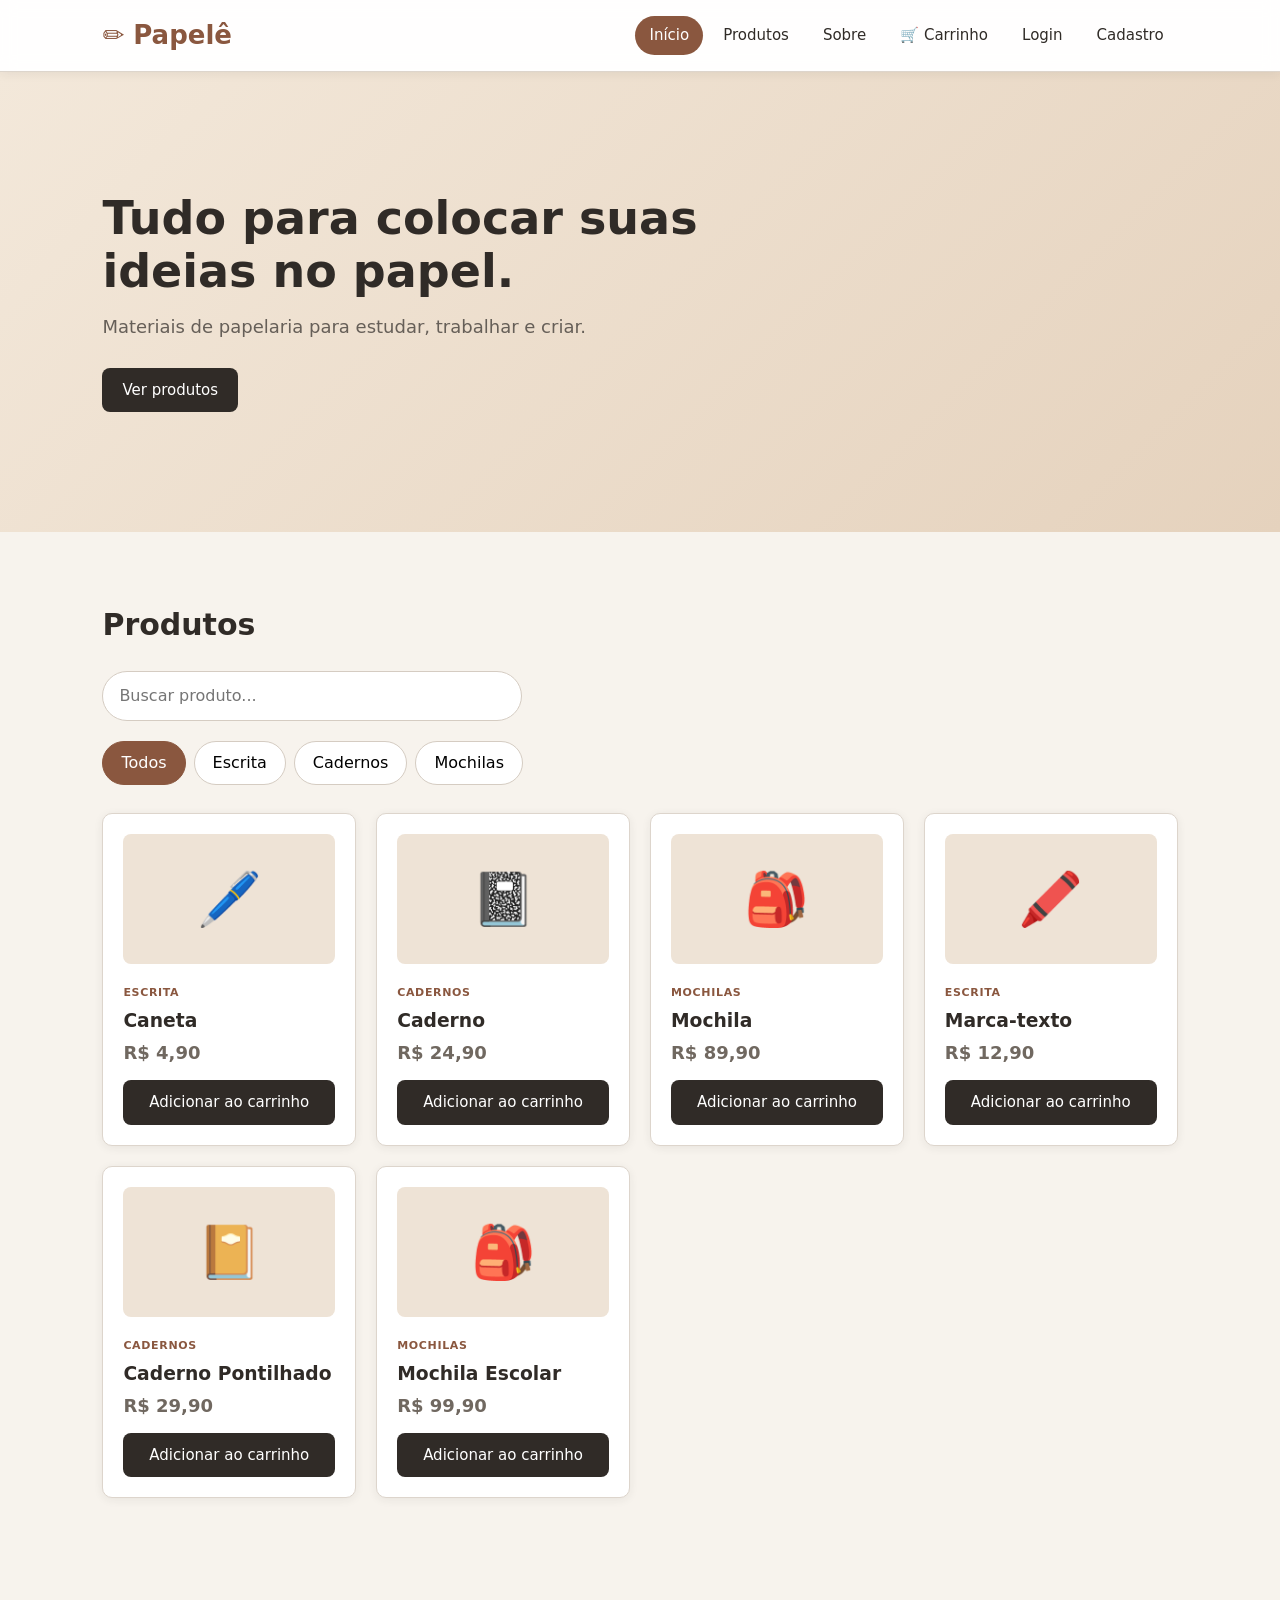
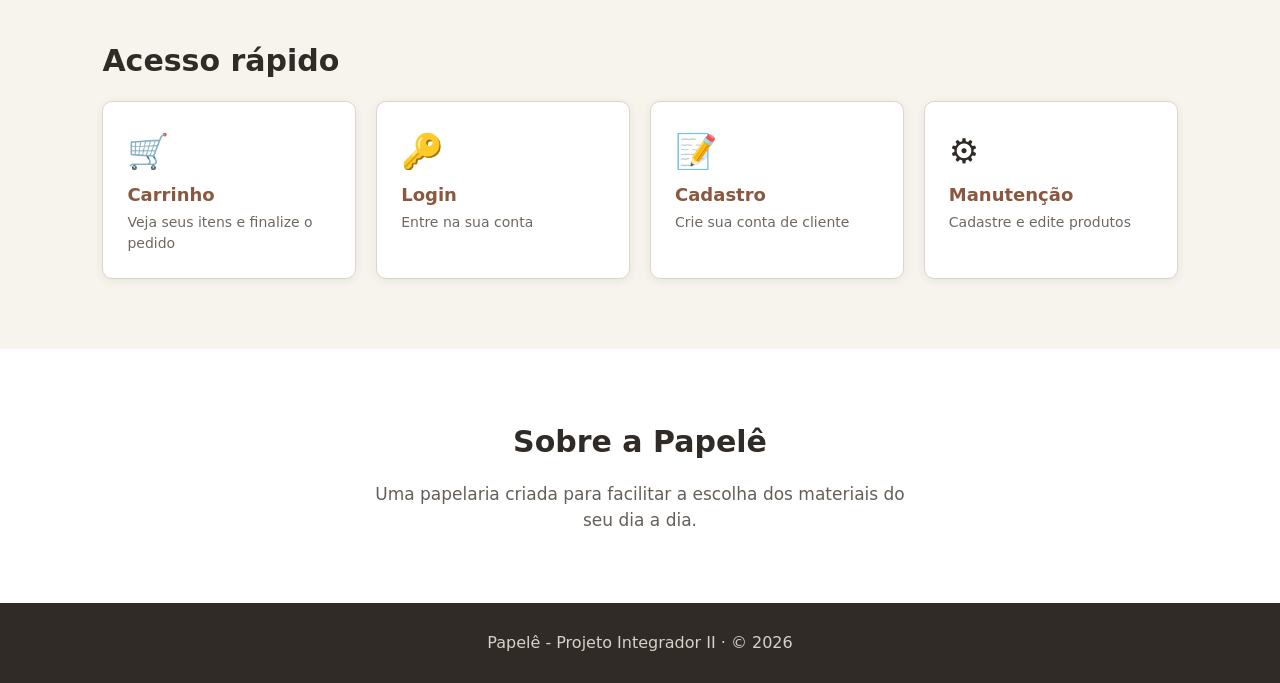
==== index.html @ 2f78be91 "Corrige deploy no GitHub Pages: move o projeto para a raiz do repositório O Pages está configurado c" ====
<!DOCTYPE html>
<html lang="pt-BR">
<head>
  <meta charset="UTF-8">
  <meta name="viewport" content="width=device-width, initial-scale=1.0">
  <title>Papelê - Papelaria</title>

  <link rel="stylesheet" href="css/style.css">
</head>
<body>
  <header>
    <h1><a href="index.html">✏️ Papelê</a></h1>
    <nav>
      <a href="index.html" class="ativo">Início</a>
      <a href="index.html#produtos">Produtos</a>
      <a href="index.html#sobre">Sobre</a>
      <a href="carrinho.html">🛒 Carrinho</a>
      <a href="produtos.html">Manutenção</a>
      <a href="login.html">Login</a>
      <a href="clientes.html">Cadastro</a>
    </nav>
  </header>

  <main>
    <section id="inicio" class="inicio">
      <h2>Tudo para colocar suas ideias no papel.</h2>
      <p>Materiais de papelaria para estudar, trabalhar e criar.</p>
      <a class="botao" href="#produtos">Ver produtos</a>
    </section>

    <section id="produtos">
      <h2>Produtos</h2>

      <input id="busca" type="text" placeholder="Buscar produto...">

      <div class="filtros">
        <button data-categoria="Todos">Todos</button>
        <button data-categoria="Escrita">Escrita</button>
        <button data-categoria="Cadernos">Cadernos</button>
        <button data-categoria="Mochilas">Mochilas</button>
      </div>

      <div id="lista" class="produtos"></div>
    </section>

        <section id="acesso" class="acesso">
      <h2>Acesso rápido</h2>
      <div class="atalhos">
        <a class="atalho" href="carrinho.html"><span>🛒</span><strong>Carrinho</strong><small>Veja seus itens e finalize o pedido</small></a>
        <a class="atalho" href="login.html"><span>🔑</span><strong>Login</strong><small>Entre na sua conta</small></a>
        <a class="atalho" href="clientes.html"><span>📝</span><strong>Cadastro</strong><small>Crie sua conta de cliente</small></a>
        <a class="atalho" href="produtos.html"><span>⚙️</span><strong>Manutenção</strong><small>Cadastre e edite produtos</small></a>
      </div>
    </section>

    <section id="sobre" class="sobre">
      <h2>Sobre a Papelê</h2>
      <p>Uma papelaria criada para facilitar a escolha dos materiais do seu dia a dia.</p>
    </section>
  </main>

  <footer>
    <p>Papelê - Projeto Integrador II · © 2026</p>
  </footer>
  <script src="js/usuario.js"></script>
  <script src="js/app.js"></script>
</body>
</html>
---- css/style.css ----
:root {
  --marrom: #8a573f; --marrom-escuro: #6f4330; --escuro: #302b27;
  --bege: #eee3d6; --fundo: #f7f3ed; --borda: #ddd5cc; --texto-suave: #706860;
  --sombra: 0 2px 10px rgba(48, 43, 39, .07); --raio: 10px;
}
* { box-sizing: border-box; }
html { scroll-behavior: smooth; scroll-padding-top: 80px; }
body { margin: 0; font-family: "Segoe UI", system-ui, Arial, sans-serif; background: var(--fundo); color: var(--escuro); line-height: 1.5; }
[hidden] { display: none !important; }

/* Cabeçalho */
header { position: sticky; top: 0; z-index: 10; background: rgba(255,255,255,.92); backdrop-filter: blur(8px);
  padding: 16px 8%; display: flex; justify-content: space-between; align-items: center;
  border-bottom: 1px solid var(--borda); box-shadow: var(--sombra); }
header h1 { margin: 0; font-size: 26px; }
header h1 a { color: var(--marrom); text-decoration: none; }
nav { display: flex; gap: 6px; align-items: center; }
nav a { color: var(--escuro); text-decoration: none; padding: 8px 14px; border-radius: 999px; font-size: 15px; transition: .2s; }
nav a:hover { background: var(--bege); color: var(--marrom); }
nav a.ativo { background: var(--marrom); color: white; }
nav .usuario { padding: 8px 10px; font-size: 15px; font-weight: 600; color: var(--marrom); }

/* Seções */
main section { padding: 70px 8%; }
main section h2 { font-size: 30px; margin: 0 0 18px; }
.pagina { min-height: 70vh; }

.inicio { min-height: 460px; display: flex; flex-direction: column; justify-content: center;
  background: linear-gradient(135deg, #f3e8da 0%, #e5d2bd 100%); }
.inicio h2 { max-width: 620px; font-size: 46px; line-height: 1.15; margin: 0 0 15px; }
.inicio p { color: #665f58; font-size: 18px; margin: 0 0 28px; }
.sobre { background: white; text-align: center; }
.sobre p { max-width: 560px; margin: 0 auto; color: #665f58; font-size: 17px; }

/* Botões */
.botao, .produto button { display: inline-block; width: fit-content; border: 0; background: var(--escuro); color: white;
  padding: 11px 20px; border-radius: 8px; text-decoration: none; cursor: pointer; font: inherit; font-size: 15px; transition: .2s; }
.botao:hover, .produto button:hover { background: var(--marrom); transform: translateY(-1px); }
.botao.secundario { background: white; color: var(--escuro); border: 1px solid #d5ccc2; }
.botao.secundario:hover { background: var(--bege); }

/* Busca e filtros */
#busca { width: 100%; max-width: 420px; padding: 12px 16px; border: 1px solid #d5ccc2; border-radius: 999px; margin: 6px 0 10px; font: inherit; background: white; }
#busca:focus { outline: 2px solid var(--marrom); outline-offset: 1px; }
.filtros { margin: 10px 0 28px; display: flex; gap: 8px; flex-wrap: wrap; }
.filtros button { padding: 9px 18px; border: 1px solid #d5ccc2; background: white; border-radius: 999px; cursor: pointer; font: inherit; transition: .2s; }
.filtros button:hover, .filtros button:focus { background: var(--marrom); color: white; border-color: var(--marrom); }
.filtros button.ativo { background: var(--marrom); color: white; border-color: var(--marrom); }

/* Produtos */
.produtos { display: grid; grid-template-columns: repeat(4, 1fr); gap: 20px; }
.produto { background: white; border: 1px solid var(--borda); border-radius: var(--raio); padding: 20px; box-shadow: var(--sombra); transition: .25s; }
.produto:hover { transform: translateY(-4px); box-shadow: 0 10px 24px rgba(48,43,39,.12); }
.produto .imagem { height: 130px; display: grid; place-items: center; background: var(--bege); font-size: 52px; border-radius: 8px; margin-bottom: 15px; }
.produto small { color: var(--marrom); text-transform: uppercase; font-size: 11px; letter-spacing: .06em; font-weight: 600; }
.produto h3 { margin: 4px 0; }
.produto p { color: var(--texto-suave); font-weight: 600; font-size: 18px; margin: 4px 0 14px; }
.produto button { width: 100%; }

/* Acesso rápido */
.acesso { background: var(--fundo); }
.atalhos { display: grid; grid-template-columns: repeat(4, 1fr); gap: 20px; }
.atalho { display: flex; flex-direction: column; gap: 4px; background: white; border: 1px solid var(--borda); border-radius: var(--raio);
  padding: 24px; text-decoration: none; color: var(--escuro); box-shadow: var(--sombra); transition: .25s; }
.atalho:hover { transform: translateY(-4px); border-color: var(--marrom); box-shadow: 0 10px 24px rgba(48,43,39,.12); }
.atalho span { font-size: 34px; }
.atalho strong { color: var(--marrom); font-size: 18px; }
.atalho small { color: var(--texto-suave); font-size: 14px; }

/* Rodapé */
footer { padding: 28px 8%; background: var(--escuro); color: #d9d1c8; text-align: center; }
footer p { margin: 0; }

@media (max-width: 1000px) { .produtos { grid-template-columns: repeat(3, 1fr); } .atalhos { grid-template-columns: repeat(2, 1fr); } }
@media (max-width: 800px) {
  header { flex-direction: column; gap: 10px; }
  nav { flex-wrap: wrap; justify-content: center; }
  .produtos { grid-template-columns: repeat(2, 1fr); }
  main section { padding: 50px 6%; }
}
@media (max-width: 500px) {
  .produtos, .atalhos { grid-template-columns: 1fr; }
  .inicio h2 { font-size: 32px; }
}
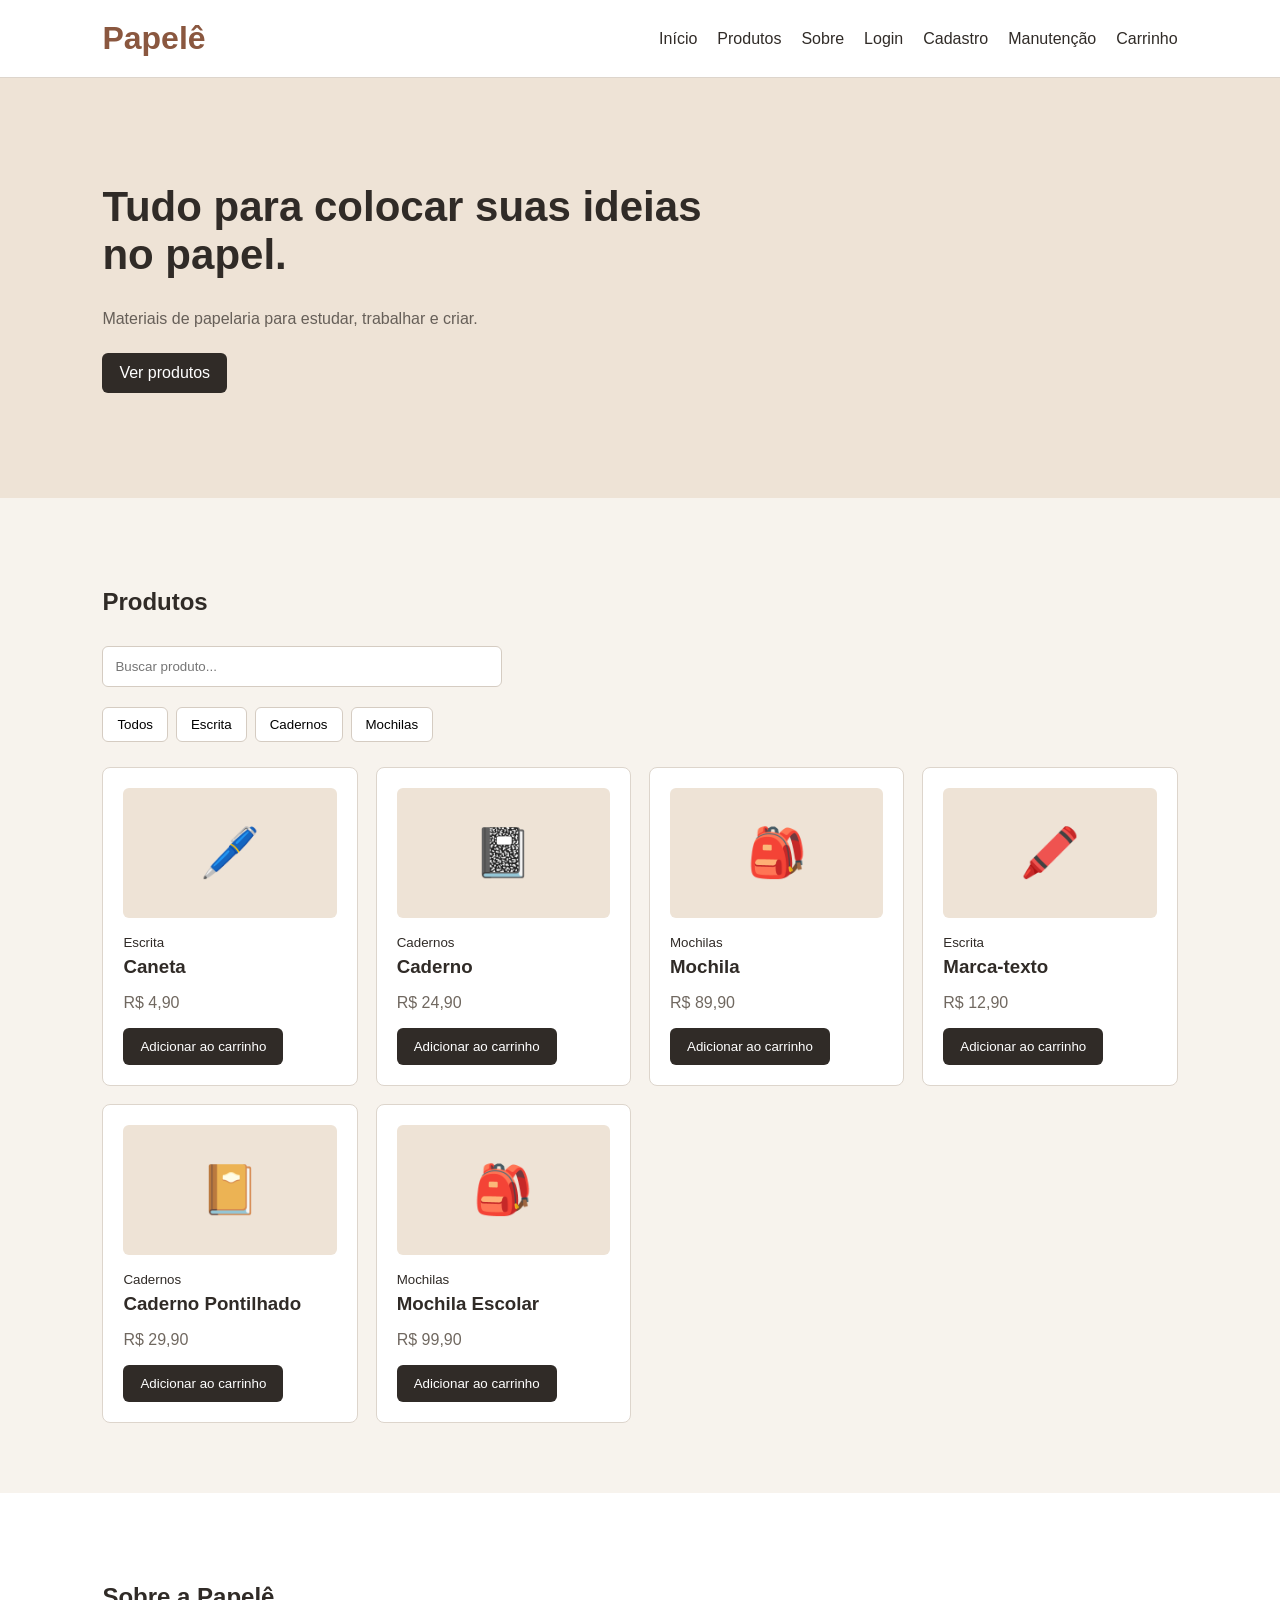
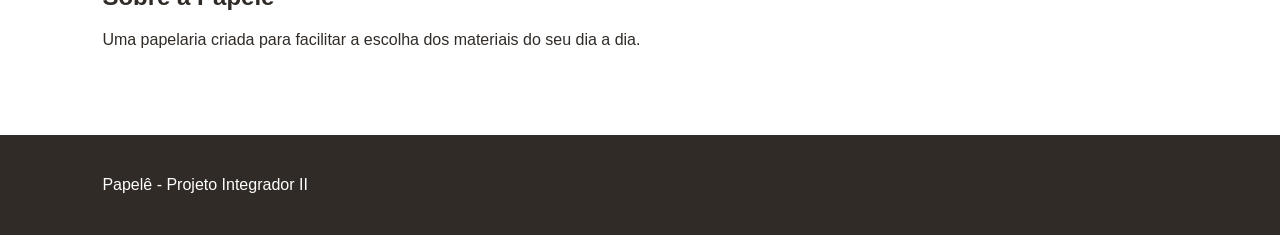
==== commit 23e61cdb: "Add files via upload" ====
--- a/index.html
+++ b/index.html
@@ -4,20 +4,19 @@
   <meta charset="UTF-8">
   <meta name="viewport" content="width=device-width, initial-scale=1.0">
   <title>Papelê - Papelaria</title>
-
   <link rel="stylesheet" href="css/style.css">
 </head>
 <body>
   <header>
-    <h1><a href="index.html">✏️ Papelê</a></h1>
+    <h1>Papelê</h1>
     <nav>
-      <a href="index.html" class="ativo">Início</a>
-      <a href="index.html#produtos">Produtos</a>
-      <a href="index.html#sobre">Sobre</a>
-      <a href="carrinho.html">🛒 Carrinho</a>
-      <a href="produtos.html">Manutenção</a>
+      <a href="#inicio">Início</a>
+      <a href="#produtos">Produtos</a>
+      <a href="#sobre">Sobre</a>
       <a href="login.html">Login</a>
       <a href="clientes.html">Cadastro</a>
+      <a href="produtos.html">Manutenção</a>
+      <a href="carrinho.html">Carrinho</a>
     </nav>
   </header>
 
@@ -43,16 +42,6 @@
       <div id="lista" class="produtos"></div>
     </section>
 
-        <section id="acesso" class="acesso">
-      <h2>Acesso rápido</h2>
-      <div class="atalhos">
-        <a class="atalho" href="carrinho.html"><span>🛒</span><strong>Carrinho</strong><small>Veja seus itens e finalize o pedido</small></a>
-        <a class="atalho" href="login.html"><span>🔑</span><strong>Login</strong><small>Entre na sua conta</small></a>
-        <a class="atalho" href="clientes.html"><span>📝</span><strong>Cadastro</strong><small>Crie sua conta de cliente</small></a>
-        <a class="atalho" href="produtos.html"><span>⚙️</span><strong>Manutenção</strong><small>Cadastre e edite produtos</small></a>
-      </div>
-    </section>
-
     <section id="sobre" class="sobre">
       <h2>Sobre a Papelê</h2>
       <p>Uma papelaria criada para facilitar a escolha dos materiais do seu dia a dia.</p>
@@ -60,9 +49,9 @@
   </main>
 
   <footer>
-    <p>Papelê - Projeto Integrador II · © 2026</p>
+    <p>Papelê - Projeto Integrador II</p>
   </footer>
-  <script src="js/usuario.js"></script>
+
   <script src="js/app.js"></script>
 </body>
 </html>
--- a/css/style.css
+++ b/css/style.css
@@ -1,84 +1,169 @@
-:root {
-  --marrom: #8a573f; --marrom-escuro: #6f4330; --escuro: #302b27;
-  --bege: #eee3d6; --fundo: #f7f3ed; --borda: #ddd5cc; --texto-suave: #706860;
-  --sombra: 0 2px 10px rgba(48, 43, 39, .07); --raio: 10px;
+* {
+  box-sizing: border-box;
 }
-* { box-sizing: border-box; }
-html { scroll-behavior: smooth; scroll-padding-top: 80px; }
-body { margin: 0; font-family: "Segoe UI", system-ui, Arial, sans-serif; background: var(--fundo); color: var(--escuro); line-height: 1.5; }
-[hidden] { display: none !important; }
 
-/* Cabeçalho */
-header { position: sticky; top: 0; z-index: 10; background: rgba(255,255,255,.92); backdrop-filter: blur(8px);
-  padding: 16px 8%; display: flex; justify-content: space-between; align-items: center;
-  border-bottom: 1px solid var(--borda); box-shadow: var(--sombra); }
-header h1 { margin: 0; font-size: 26px; }
-header h1 a { color: var(--marrom); text-decoration: none; }
-nav { display: flex; gap: 6px; align-items: center; }
-nav a { color: var(--escuro); text-decoration: none; padding: 8px 14px; border-radius: 999px; font-size: 15px; transition: .2s; }
-nav a:hover { background: var(--bege); color: var(--marrom); }
-nav a.ativo { background: var(--marrom); color: white; }
-nav .usuario { padding: 8px 10px; font-size: 15px; font-weight: 600; color: var(--marrom); }
+body {
+  margin: 0;
+  font-family: Arial, sans-serif;
+  background: #f7f3ed;
+  color: #302b27;
+}
 
-/* Seções */
-main section { padding: 70px 8%; }
-main section h2 { font-size: 30px; margin: 0 0 18px; }
-.pagina { min-height: 70vh; }
+header {
+  background: white;
+  padding: 20px 8%;
+  display: flex;
+  justify-content: space-between;
+  align-items: center;
+  border-bottom: 1px solid #ddd5cc;
+}
 
-.inicio { min-height: 460px; display: flex; flex-direction: column; justify-content: center;
-  background: linear-gradient(135deg, #f3e8da 0%, #e5d2bd 100%); }
-.inicio h2 { max-width: 620px; font-size: 46px; line-height: 1.15; margin: 0 0 15px; }
-.inicio p { color: #665f58; font-size: 18px; margin: 0 0 28px; }
-.sobre { background: white; text-align: center; }
-.sobre p { max-width: 560px; margin: 0 auto; color: #665f58; font-size: 17px; }
+header h1 {
+  margin: 0;
+  color: #8a573f;
+}
 
-/* Botões */
-.botao, .produto button { display: inline-block; width: fit-content; border: 0; background: var(--escuro); color: white;
-  padding: 11px 20px; border-radius: 8px; text-decoration: none; cursor: pointer; font: inherit; font-size: 15px; transition: .2s; }
-.botao:hover, .produto button:hover { background: var(--marrom); transform: translateY(-1px); }
-.botao.secundario { background: white; color: var(--escuro); border: 1px solid #d5ccc2; }
-.botao.secundario:hover { background: var(--bege); }
+nav {
+  display: flex;
+  gap: 20px;
+}
 
-/* Busca e filtros */
-#busca { width: 100%; max-width: 420px; padding: 12px 16px; border: 1px solid #d5ccc2; border-radius: 999px; margin: 6px 0 10px; font: inherit; background: white; }
-#busca:focus { outline: 2px solid var(--marrom); outline-offset: 1px; }
-.filtros { margin: 10px 0 28px; display: flex; gap: 8px; flex-wrap: wrap; }
-.filtros button { padding: 9px 18px; border: 1px solid #d5ccc2; background: white; border-radius: 999px; cursor: pointer; font: inherit; transition: .2s; }
-.filtros button:hover, .filtros button:focus { background: var(--marrom); color: white; border-color: var(--marrom); }
-.filtros button.ativo { background: var(--marrom); color: white; border-color: var(--marrom); }
+nav a {
+  color: #302b27;
+  text-decoration: none;
+}
 
-/* Produtos */
-.produtos { display: grid; grid-template-columns: repeat(4, 1fr); gap: 20px; }
-.produto { background: white; border: 1px solid var(--borda); border-radius: var(--raio); padding: 20px; box-shadow: var(--sombra); transition: .25s; }
-.produto:hover { transform: translateY(-4px); box-shadow: 0 10px 24px rgba(48,43,39,.12); }
-.produto .imagem { height: 130px; display: grid; place-items: center; background: var(--bege); font-size: 52px; border-radius: 8px; margin-bottom: 15px; }
-.produto small { color: var(--marrom); text-transform: uppercase; font-size: 11px; letter-spacing: .06em; font-weight: 600; }
-.produto h3 { margin: 4px 0; }
-.produto p { color: var(--texto-suave); font-weight: 600; font-size: 18px; margin: 4px 0 14px; }
-.produto button { width: 100%; }
+nav a:hover {
+  color: #8a573f;
+}
 
-/* Acesso rápido */
-.acesso { background: var(--fundo); }
-.atalhos { display: grid; grid-template-columns: repeat(4, 1fr); gap: 20px; }
-.atalho { display: flex; flex-direction: column; gap: 4px; background: white; border: 1px solid var(--borda); border-radius: var(--raio);
-  padding: 24px; text-decoration: none; color: var(--escuro); box-shadow: var(--sombra); transition: .25s; }
-.atalho:hover { transform: translateY(-4px); border-color: var(--marrom); box-shadow: 0 10px 24px rgba(48,43,39,.12); }
-.atalho span { font-size: 34px; }
-.atalho strong { color: var(--marrom); font-size: 18px; }
-.atalho small { color: var(--texto-suave); font-size: 14px; }
+main section {
+  padding: 70px 8%;
+}
 
-/* Rodapé */
-footer { padding: 28px 8%; background: var(--escuro); color: #d9d1c8; text-align: center; }
-footer p { margin: 0; }
+.inicio {
+  min-height: 420px;
+  display: flex;
+  flex-direction: column;
+  justify-content: center;
+  background: #eee3d6;
+}
 
-@media (max-width: 1000px) { .produtos { grid-template-columns: repeat(3, 1fr); } .atalhos { grid-template-columns: repeat(2, 1fr); } }
+.inicio h2 {
+  max-width: 600px;
+  font-size: 42px;
+  margin: 0 0 15px;
+}
+
+.inicio p {
+  color: #665f58;
+  margin-bottom: 25px;
+}
+
+.botao,
+.produto button {
+  display: inline-block;
+  width: fit-content;
+  border: 0;
+  background: #302b27;
+  color: white;
+  padding: 11px 17px;
+  border-radius: 6px;
+  text-decoration: none;
+  cursor: pointer;
+}
+
+#busca {
+  width: 100%;
+  max-width: 400px;
+  padding: 12px;
+  border: 1px solid #d5ccc2;
+  border-radius: 6px;
+  margin: 10px 0;
+}
+
+.filtros {
+  margin: 10px 0 25px;
+  display: flex;
+  gap: 8px;
+  flex-wrap: wrap;
+}
+
+.filtros button {
+  padding: 9px 14px;
+  border: 1px solid #d5ccc2;
+  background: white;
+  border-radius: 6px;
+  cursor: pointer;
+}
+
+.produtos {
+  display: grid;
+  grid-template-columns: repeat(4, 1fr);
+  gap: 18px;
+}
+
+.produto {
+  background: white;
+  border: 1px solid #ddd5cc;
+  border-radius: 8px;
+  padding: 20px;
+}
+
+.produto .imagem {
+  height: 130px;
+  display: grid;
+  place-items: center;
+  background: #eee3d6;
+  font-size: 48px;
+  border-radius: 6px;
+  margin-bottom: 15px;
+}
+
+.produto h3 {
+  margin: 5px 0;
+}
+
+.produto p {
+  color: #706860;
+}
+
+.sobre {
+  background: white;
+}
+
+footer {
+  padding: 25px 8%;
+  background: #302b27;
+  color: white;
+}
+
+.pagina {
+  min-height: 70vh;
+}
+
 @media (max-width: 800px) {
-  header { flex-direction: column; gap: 10px; }
-  nav { flex-wrap: wrap; justify-content: center; }
-  .produtos { grid-template-columns: repeat(2, 1fr); }
-  main section { padding: 50px 6%; }
+  header {
+    flex-direction: column;
+    gap: 15px;
+  }
+
+  .produtos {
+    grid-template-columns: repeat(2, 1fr);
+  }
 }
+
 @media (max-width: 500px) {
-  .produtos, .atalhos { grid-template-columns: 1fr; }
-  .inicio h2 { font-size: 32px; }
+  .produtos {
+    grid-template-columns: 1fr;
+  }
+
+  .inicio h2 {
+    font-size: 32px;
+  }
+
+  nav {
+    flex-wrap: wrap;
+    justify-content: center;
+  }
 }
